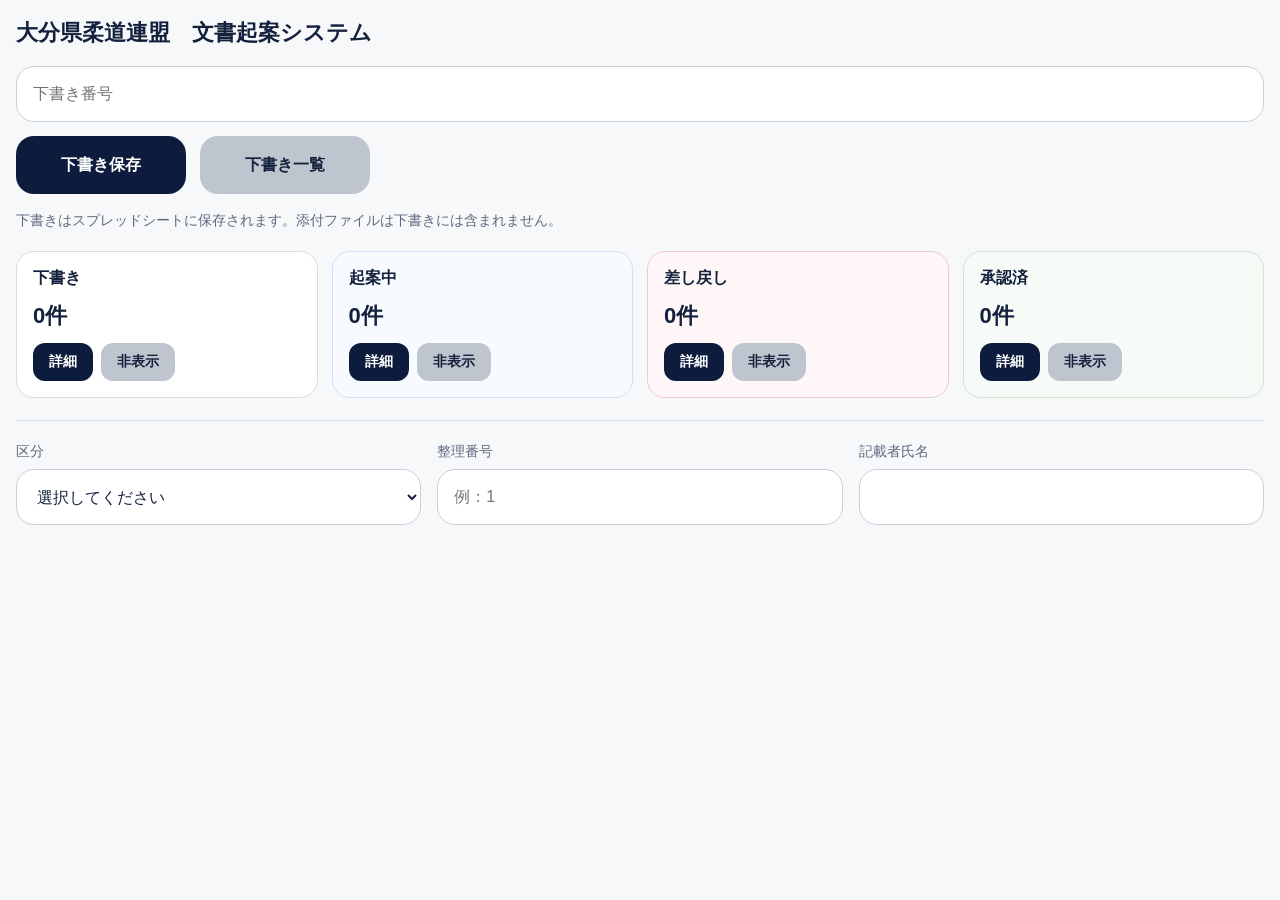
==== index.html @ 9d87d558 "Update index.html" ====
<!doctype html>
<html lang="ja">
<head>
  <meta charset="UTF-8">
  <meta name="viewport" content="width=device-width, initial-scale=1.0">
  <title>大分県柔道連盟 文書起案システム</title>
  <link rel="stylesheet" href="style.css">
</head>
<body>
  <div class="container">
    <h1 class="page-title">大分県柔道連盟　文書起案システム</h1>

    <!-- 下書き操作 -->
    <div class="draft-toolbar">
      <input type="text" id="draftNo" class="draft-no" placeholder="下書き番号">
      <button type="button" class="btn btn-primary" id="saveDraftBtn">下書き保存</button>
      <button type="button" class="btn btn-secondary" id="btnToggleDraftListTop">下書き一覧</button>
    </div>

    <p class="draft-note">
      下書きはスプレッドシートに保存されます。添付ファイルは下書きには含まれません。
    </p>

    <!-- 状態サマリー -->
    <div class="summary-lines">
      <div class="summary-line summary-draft">
        <div class="summary-name">下書き</div>
        <div class="summary-count"><span id="countDraft">0</span>件</div>
        <div class="summary-actions">
          <button type="button" class="mini-summary-btn" id="btnShowDraft">詳細</button>
          <button type="button" class="mini-summary-btn mini-summary-sub" id="btnHideDraft">非表示</button>
        </div>
      </div>

      <div class="summary-line summary-pending">
        <div class="summary-name">起案中</div>
        <div class="summary-count"><span id="countPending">0</span>件</div>
        <div class="summary-actions">
          <button type="button" class="mini-summary-btn" id="btnShowPending">詳細</button>
          <button type="button" class="mini-summary-btn mini-summary-sub" id="btnHidePending">非表示</button>
        </div>
      </div>

      <div class="summary-line summary-returned">
        <div class="summary-name">差し戻し</div>
        <div class="summary-count"><span id="countReturned">0</span>件</div>
        <div class="summary-actions">
          <button type="button" class="mini-summary-btn" id="btnShowReturned">詳細</button>
          <button type="button" class="mini-summary-btn mini-summary-sub" id="btnHideReturned">非表示</button>
        </div>
      </div>

      <div class="summary-line summary-approved">
        <div class="summary-name">承認済</div>
        <div class="summary-count"><span id="countApproved">0</span>件</div>
        <div class="summary-actions">
          <button type="button" class="mini-summary-btn" id="btnShowApproved">詳細</button>
          <button type="button" class="mini-summary-btn mini-summary-sub" id="btnHideApproved">非表示</button>
        </div>
      </div>
    </div>

    <!-- 一覧 -->
    <section id="draftListWrap" class="list-wrap" style="display:none;">
      <h2>下書き一覧</h2>
      <div id="draftSheetList"></div>
    </section>

    <section id="pendingListWrap" class="list-wrap" style="display:none;">
      <h2>起案中一覧</h2>
      <div id="pendingSheetList"></div>
    </section>

    <section id="returnedListWrap" class="list-wrap" style="display:none;">
      <h2>差し戻し一覧</h2>
      <div id="returnedSheetList"></div>
    </section>

    <section id="approvedListWrap" class="list-wrap" style="display:none;">
      <h2>承認済一覧</h2>
      <div id="approvedSheetList"></div>
    </section>

    <!-- 差し戻しコメント -->
    <section id="returnBox" class="return-box" style="display:none;">
      <h2>差し戻し</h2>
      <div class="return-grid">
        <div class="return-col">
          <div class="return-label">Aからの差し戻し</div>
          <div id="returnCommentA" class="return-comment">なし</div>
        </div>
        <div class="return-col">
          <div class="return-label">Bからの差し戻し</div>
          <div id="returnCommentB" class="return-comment">なし</div>
        </div>
      </div>
    </section>

    <hr class="section-line">

    <!-- 1行目 -->
    <div class="form-row row-top">
      <div class="field">
        <label for="type">区分</label>
        <select id="type">
          <option value="">選択してください</option>
          <option value="shishutsu">支出</option>
          <option value="shuunyuu">収入</option>
          <option value="ringi">稟議</option>
        </select>
      </div>

      <div class="field">
        <label for="seiriNo">整理番号</label>
        <input type="text" id="seiriNo" placeholder="例：1">
      </div>

      <div class="field">
        <label for="commonWriter">記載者氏名</label>
        <input type="text" id="commonWriter">
      </div>
    </div>

    <div id="afterTypeFields" style="display:none;">
      <!-- 2行目 -->
      <div class="form-row row-kms" id="rowKms">
        <div class="field">
          <label for="kou">項</label>
          <input type="text" id="kou">
        </div>
        <div class="field">
          <label for="moku">目</label>
          <input type="text" id="moku">
        </div>
        <div class="field">
          <label for="setsu">節</label>
          <input type="text" id="setsu">
        </div>
      </div>

      <!-- 3行目 -->
      <div class="form-row row-title-content">
        <div class="field">
          <label for="commonTitle">件名</label>
          <input type="text" id="commonTitle">
        </div>
        <div class="field">
          <label for="commonContent">内容</label>
          <textarea id="commonContent" rows="8"></textarea>
        </div>
      </div>

      <!-- 4行目 -->
      <div class="form-row row-money" id="rowMoney">
        <div class="field">
          <label id="labelAmount" for="moneyAmount">金額</label>
          <input id="moneyAmount" type="number">
        </div>
        <div class="field">
          <label id="labelPartner" for="moneyPartner">支払先</label>
          <input id="moneyPartner" type="text">
        </div>
        <div class="field">
          <label id="labelMethod" for="moneyMethod">方法</label>
          <select id="moneyMethod">
            <option value="口座振込">口座振込</option>
            <option value="現金">現金</option>
          </select>
        </div>
        <div class="field">
          <label id="labelDate" for="moneyDate">年月日</label>
          <input id="moneyDate" type="date">
        </div>
      </div>

      <div class="note-block">
        <div>※なお、支出の場合</div>
        <div class="indent-note">支払金額、支払先、支払方法、支出年月日</div>
        <div>収入の場合</div>
        <div class="indent-note">収入金額、納入者、納入方法、納入年月日 とする</div>
      </div>

      <!-- hidden互換 -->
      <input type="hidden" id="s_title">
      <input type="hidden" id="s_writer">
      <input type="hidden" id="s_content">
      <input type="hidden" id="r_title">
      <input type="hidden" id="r_writer">
      <input type="hidden" id="r_content">
      <input type="hidden" id="g_title">
      <input type="hidden" id="g_writer">
      <input type="hidden" id="g_content">

      <!-- 添付 -->
      <div class="file-field">
        <label for="fileOne">ファイル添付（最大5） / 1件ずつ追加</label>
        <div class="file-row">
          <input id="fileOne" type="file">
          <button id="addFileBtn" type="button" class="mini-action-btn primary">添付を追加</button>
          <button id="clearFilesBtn" type="button" class="mini-action-btn danger">添付を全削除</button>
        </div>
        <ul id="fileList" class="file-list"></ul>
      </div>

      <!-- 操作 -->
      <div class="action-row">
        <button id="sendBtn" type="button" class="mini-action-btn primary">送信</button>
        <button id="clearBtn" type="button" class="mini-action-btn secondary">クリア</button>
        <div id="status" class="status-text"></div>
      </div>
    </div>
  </div>

  <script src="script.js?v=20260308-05"></script>
</body>
</html>
---- style.css ----
* {
  box-sizing: border-box;
}

body {
  margin: 0;
  background: #f7f8fa;
  color: #14213d;
  font-family: "Yu Gothic", "Hiragino Kaku Gothic ProN", "Meiryo", sans-serif;
}

.container {
  width: min(1460px, calc(100% - 32px));
  margin: 0 auto;
  padding: 18px 0 32px;
}

.page-title {
  margin: 0 0 18px;
  font-size: 22px;
  font-weight: 700;
}

.draft-toolbar {
  display: flex;
  gap: 14px;
  flex-wrap: wrap;
  align-items: center;
  margin-bottom: 14px;
}

.draft-no,
input[type="text"],
input[type="number"],
input[type="date"],
select,
textarea,
input[type="file"] {
  width: 100%;
  border: 1px solid #c7ced8;
  border-radius: 18px;
  background: #fff;
  color: #14213d;
  font-size: 16px;
  padding: 14px 16px;
  outline: none;
}

.draft-no {
  width: 160px;
  height: 58px;
}

input[type="text"],
input[type="number"],
input[type="date"],
select {
  height: 56px;
}

textarea {
  min-height: 220px;
  resize: vertical;
}

.btn {
  height: 58px;
  min-width: 170px;
  border: none;
  border-radius: 18px;
  font-size: 16px;
  font-weight: 700;
  cursor: pointer;
  padding: 0 24px;
}

.btn-primary {
  background: #0d1b3d;
  color: #fff;
}

.btn-secondary {
  background: #bfc5ce;
  color: #14213d;
}

.draft-note {
  margin: 0 0 18px;
  color: #5d6a7d;
  font-size: 14px;
  line-height: 1.8;
}

/* サマリー */
.summary-lines {
  display: grid;
  grid-template-columns: repeat(4, minmax(0, 1fr));
  gap: 14px;
  margin-bottom: 22px;
}

.summary-line {
  display: flex;
  flex-direction: column;
  justify-content: space-between;
  gap: 12px;
  min-height: 120px;
  padding: 16px;
  border: 1px solid #d7dce3;
  border-radius: 18px;
  background: #fff;
}

.summary-draft {
  border-color: #d7dce3;
}

.summary-pending {
  background: #f7faff;
  border-color: #cfe0f5;
}

.summary-returned {
  background: #fff7f7;
  border-color: #efcaca;
}

.summary-approved {
  background: #f7fbf7;
  border-color: #cfe3cf;
}

.summary-name {
  font-size: 16px;
  font-weight: 700;
}

.summary-count {
  font-size: 22px;
  font-weight: 700;
}

.summary-actions {
  display: flex;
  gap: 8px;
  flex-wrap: wrap;
}

.mini-summary-btn,
.mini-action-btn,
.mini-btn {
  border: none;
  border-radius: 12px;
  padding: 10px 16px;
  font-size: 14px;
  font-weight: 700;
  cursor: pointer;
}

.mini-summary-btn,
.mini-action-btn.primary,
.mini-btn.primary {
  background: #0d1b3d;
  color: #fff;
}

.mini-summary-sub,
.mini-action-btn.secondary {
  background: #bfc5ce;
  color: #14213d;
}

.mini-action-btn.danger,
.mini-btn.danger {
  background: #e53935;
  color: #fff;
}

.mini-btn.done {
  background: #2e7d32;
  color: #fff;
}

/* 一覧 */
.list-wrap {
  padding: 20px;
  border: 1px solid #d7dce3;
  border-radius: 24px;
  background: #f5f6f8;
  margin-bottom: 24px;
}

.list-wrap h2 {
  margin: 0 0 14px;
  font-size: 18px;
}

.data-table {
  display: flex;
  flex-direction: column;
  gap: 10px;
}

.data-head,
.data-row {
  display: grid;
  grid-template-columns: 110px 170px 110px 1fr 190px 180px;
  gap: 12px;
  align-items: center;
}

.data-head {
  padding: 0 12px 8px;
  color: #5d6a7d;
  font-weight: 700;
}

.data-row {
  background: #fff;
  border: 1px solid #e2e7ed;
  border-radius: 18px;
  padding: 14px;
}

.data-title {
  font-weight: 700;
}

.row-actions {
  display: flex;
  gap: 8px;
  flex-wrap: wrap;
}

/* 差し戻し */
.return-box {
  margin-bottom: 24px;
  padding: 18px;
  border: 1px solid #d7dce3;
  border-radius: 20px;
  background: #fff8f8;
}

.return-box h2 {
  margin: 0 0 12px;
  font-size: 18px;
  color: #8b1e1e;
}

.return-grid {
  display: grid;
  grid-template-columns: 1fr 1fr;
  gap: 16px;
}

.return-col {
  background: #fff;
  border: 1px solid #e7caca;
  border-radius: 16px;
  padding: 14px;
}

.return-label {
  margin-bottom: 8px;
  font-size: 14px;
  font-weight: 700;
  color: #8b1e1e;
}

.return-comment {
  min-height: 72px;
  white-space: pre-wrap;
  word-break: break-word;
  line-height: 1.7;
  font-size: 14px;
}

.section-line {
  border: none;
  border-top: 1px solid #d7dce3;
  margin: 20px 0 22px;
}

/* フォーム */
.form-row {
  display: grid;
  gap: 16px;
  margin-bottom: 18px;
}

.row-top,
.row-kms {
  grid-template-columns: repeat(3, 1fr);
}

.row-title-content {
  grid-template-columns: 1fr 2.2fr;
  align-items: start;
}

.row-money {
  grid-template-columns: repeat(4, 1fr);
}

.field {
  display: flex;
  flex-direction: column;
}

label {
  margin-bottom: 8px;
  font-size: 14px;
  color: #5d6a7d;
}

.note-block {
  margin-bottom: 18px;
  font-size: 14px;
  line-height: 1.9;
  color: #334155;
}

.indent-note {
  padding-left: 2em;
}

.file-field {
  margin-top: 8px;
}

.file-row {
  display: flex;
  gap: 10px;
  flex-wrap: wrap;
  align-items: center;
  margin-top: 8px;
}

.file-list {
  list-style: none;
  padding: 0;
  margin: 12px 0 0;
}

.file-list li {
  margin-bottom: 8px;
}

.file-item-row {
  display: flex;
  justify-content: space-between;
  gap: 12px;
  align-items: center;
  padding: 10px 12px;
  border: 1px solid #e2e7ed;
  border-radius: 12px;
  background: #fff;
}

.action-row {
  display: flex;
  gap: 12px;
  flex-wrap: wrap;
  align-items: center;
  margin-top: 20px;
}

.status-text {
  font-size: 14px;
  color: #5d6a7d;
}

@media (max-width: 1100px) {
  .summary-lines {
    grid-template-columns: 1fr 1fr;
  }

  .data-head,
  .data-row {
    grid-template-columns: 100px 140px 100px 1fr 160px 170px;
  }
}

@media (max-width: 900px) {
  .row-top,
  .row-kms,
  .row-money,
  .row-title-content,
  .return-grid {
    grid-template-columns: 1fr;
  }
}

@media (max-width: 640px) {
  .container {
    width: calc(100% - 20px);
  }

  .draft-toolbar {
    flex-direction: column;
    align-items: stretch;
  }

  .draft-no,
  .btn {
    width: 100%;
  }

  .summary-lines {
    grid-template-columns: 1fr;
  }

  .data-head {
    display: none;
  }

  .data-row {
    grid-template-columns: 1fr;
  }

  .file-row,
  .file-item-row,
  .action-row {
    flex-direction: column;
    align-items: stretch;
  }
}
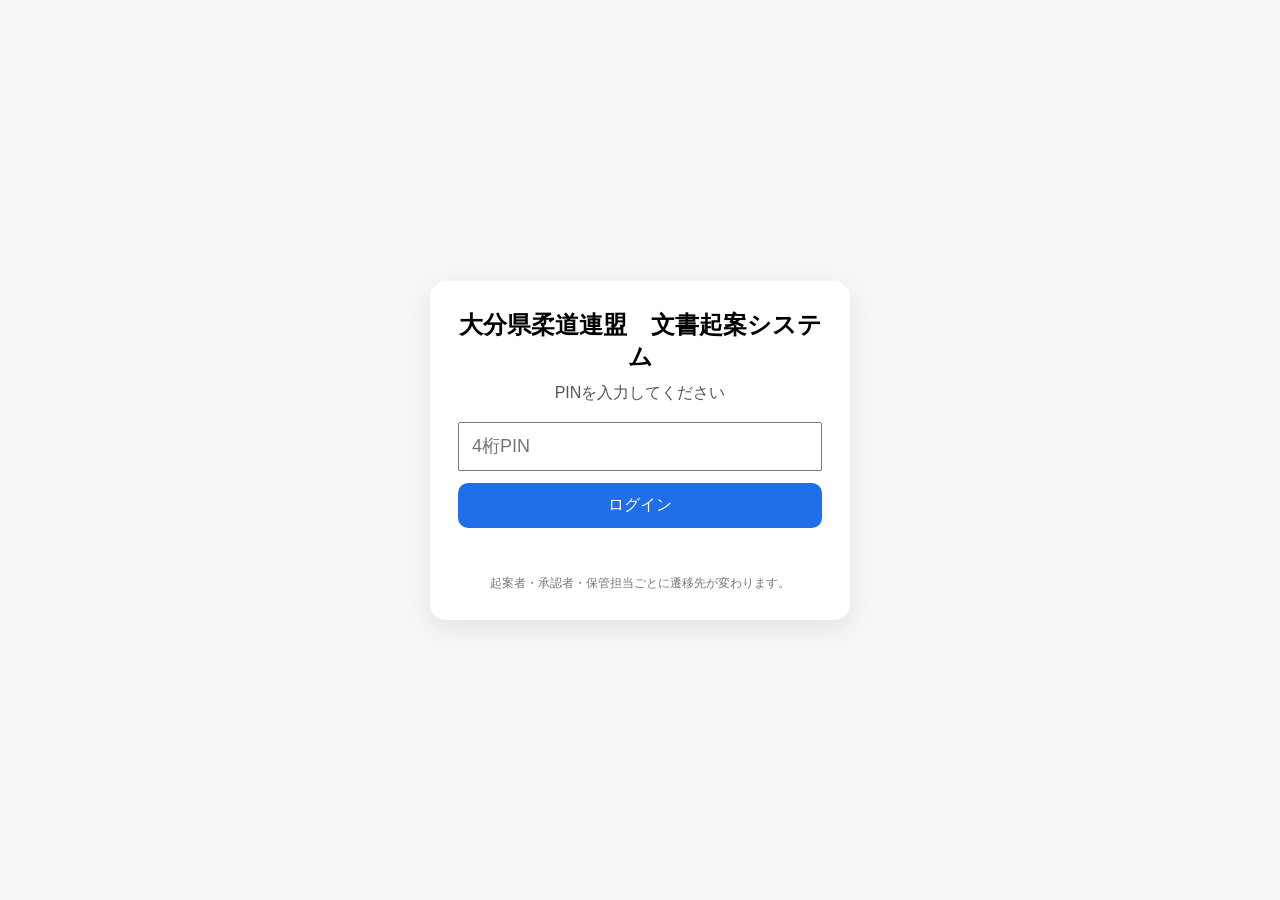
==== commit 0b9c6142: "Update index.html" ====
--- a/index.html
+++ b/index.html
@@ -3,214 +3,120 @@
 <head>
   <meta charset="UTF-8">
   <meta name="viewport" content="width=device-width, initial-scale=1.0">
-  <title>大分県柔道連盟 文書起案システム</title>
-  <link rel="stylesheet" href="style.css">
+  <title>大分県柔道連盟　文書起案システム ログイン</title>
+  <style>
+    body{
+      margin:0;
+      font-family:sans-serif;
+      background:#f5f6f8;
+      display:flex;
+      min-height:100vh;
+      align-items:center;
+      justify-content:center;
+    }
+    .card{
+      width:min(420px, 92vw);
+      background:#fff;
+      border-radius:16px;
+      box-shadow:0 8px 24px rgba(0,0,0,.08);
+      padding:28px;
+      box-sizing:border-box;
+      text-align:center;
+    }
+    h1{
+      font-size:24px;
+      margin:0 0 10px;
+    }
+    p{
+      color:#555;
+      margin:0 0 18px;
+    }
+    input{
+      width:100%;
+      box-sizing:border-box;
+      padding:12px;
+      font-size:18px;
+      margin-bottom:12px;
+    }
+    button{
+      width:100%;
+      padding:12px;
+      font-size:16px;
+      border:none;
+      border-radius:10px;
+      background:#1f6feb;
+      color:#fff;
+      cursor:pointer;
+    }
+    .msg{
+      margin-top:12px;
+      min-height:1.5em;
+      color:#c62828;
+      font-size:14px;
+    }
+    .note{
+      margin-top:14px;
+      font-size:12px;
+      color:#777;
+    }
+  </style>
 </head>
 <body>
-  <div class="container">
-    <h1 class="page-title">大分県柔道連盟　文書起案システム</h1>
+  <div class="card">
+    <h1>大分県柔道連盟　文書起案システム</h1>
+    <p>PINを入力してください</p>
 
-    <!-- 下書き操作 -->
-    <div class="draft-toolbar">
-      <input type="text" id="draftNo" class="draft-no" placeholder="下書き番号">
-      <button type="button" class="btn btn-primary" id="saveDraftBtn">下書き保存</button>
-      <button type="button" class="btn btn-secondary" id="btnToggleDraftListTop">下書き一覧</button>
-    </div>
+    <input id="pin" type="password" inputmode="numeric" maxlength="4" placeholder="4桁PIN">
+    <button id="loginBtn" type="button">ログイン</button>
+    <div id="msg" class="msg"></div>
 
-    <p class="draft-note">
-      下書きはスプレッドシートに保存されます。添付ファイルは下書きには含まれません。
-    </p>
-
-    <!-- 状態サマリー -->
-    <div class="summary-lines">
-      <div class="summary-line summary-draft">
-        <div class="summary-name">下書き</div>
-        <div class="summary-count"><span id="countDraft">0</span>件</div>
-        <div class="summary-actions">
-          <button type="button" class="mini-summary-btn" id="btnShowDraft">詳細</button>
-          <button type="button" class="mini-summary-btn mini-summary-sub" id="btnHideDraft">非表示</button>
-        </div>
-      </div>
-
-      <div class="summary-line summary-pending">
-        <div class="summary-name">起案中</div>
-        <div class="summary-count"><span id="countPending">0</span>件</div>
-        <div class="summary-actions">
-          <button type="button" class="mini-summary-btn" id="btnShowPending">詳細</button>
-          <button type="button" class="mini-summary-btn mini-summary-sub" id="btnHidePending">非表示</button>
-        </div>
-      </div>
-
-      <div class="summary-line summary-returned">
-        <div class="summary-name">差し戻し</div>
-        <div class="summary-count"><span id="countReturned">0</span>件</div>
-        <div class="summary-actions">
-          <button type="button" class="mini-summary-btn" id="btnShowReturned">詳細</button>
-          <button type="button" class="mini-summary-btn mini-summary-sub" id="btnHideReturned">非表示</button>
-        </div>
-      </div>
-
-      <div class="summary-line summary-approved">
-        <div class="summary-name">承認済</div>
-        <div class="summary-count"><span id="countApproved">0</span>件</div>
-        <div class="summary-actions">
-          <button type="button" class="mini-summary-btn" id="btnShowApproved">詳細</button>
-          <button type="button" class="mini-summary-btn mini-summary-sub" id="btnHideApproved">非表示</button>
-        </div>
-      </div>
-    </div>
-
-    <!-- 一覧 -->
-    <section id="draftListWrap" class="list-wrap" style="display:none;">
-      <h2>下書き一覧</h2>
-      <div id="draftSheetList"></div>
-    </section>
-
-    <section id="pendingListWrap" class="list-wrap" style="display:none;">
-      <h2>起案中一覧</h2>
-      <div id="pendingSheetList"></div>
-    </section>
-
-    <section id="returnedListWrap" class="list-wrap" style="display:none;">
-      <h2>差し戻し一覧</h2>
-      <div id="returnedSheetList"></div>
-    </section>
-
-    <section id="approvedListWrap" class="list-wrap" style="display:none;">
-      <h2>承認済一覧</h2>
-      <div id="approvedSheetList"></div>
-    </section>
-
-    <!-- 差し戻しコメント -->
-    <section id="returnBox" class="return-box" style="display:none;">
-      <h2>差し戻し</h2>
-      <div class="return-grid">
-        <div class="return-col">
-          <div class="return-label">Aからの差し戻し</div>
-          <div id="returnCommentA" class="return-comment">なし</div>
-        </div>
-        <div class="return-col">
-          <div class="return-label">Bからの差し戻し</div>
-          <div id="returnCommentB" class="return-comment">なし</div>
-        </div>
-      </div>
-    </section>
-
-    <hr class="section-line">
-
-    <!-- 1行目 -->
-    <div class="form-row row-top">
-      <div class="field">
-        <label for="type">区分</label>
-        <select id="type">
-          <option value="">選択してください</option>
-          <option value="shishutsu">支出</option>
-          <option value="shuunyuu">収入</option>
-          <option value="ringi">稟議</option>
-        </select>
-      </div>
-
-      <div class="field">
-        <label for="seiriNo">整理番号</label>
-        <input type="text" id="seiriNo" placeholder="例：1">
-      </div>
-
-      <div class="field">
-        <label for="commonWriter">記載者氏名</label>
-        <input type="text" id="commonWriter">
-      </div>
-    </div>
-
-    <div id="afterTypeFields" style="display:none;">
-      <!-- 2行目 -->
-      <div class="form-row row-kms" id="rowKms">
-        <div class="field">
-          <label for="kou">項</label>
-          <input type="text" id="kou">
-        </div>
-        <div class="field">
-          <label for="moku">目</label>
-          <input type="text" id="moku">
-        </div>
-        <div class="field">
-          <label for="setsu">節</label>
-          <input type="text" id="setsu">
-        </div>
-      </div>
-
-      <!-- 3行目 -->
-      <div class="form-row row-title-content">
-        <div class="field">
-          <label for="commonTitle">件名</label>
-          <input type="text" id="commonTitle">
-        </div>
-        <div class="field">
-          <label for="commonContent">内容</label>
-          <textarea id="commonContent" rows="8"></textarea>
-        </div>
-      </div>
-
-      <!-- 4行目 -->
-      <div class="form-row row-money" id="rowMoney">
-        <div class="field">
-          <label id="labelAmount" for="moneyAmount">金額</label>
-          <input id="moneyAmount" type="number">
-        </div>
-        <div class="field">
-          <label id="labelPartner" for="moneyPartner">支払先</label>
-          <input id="moneyPartner" type="text">
-        </div>
-        <div class="field">
-          <label id="labelMethod" for="moneyMethod">方法</label>
-          <select id="moneyMethod">
-            <option value="口座振込">口座振込</option>
-            <option value="現金">現金</option>
-          </select>
-        </div>
-        <div class="field">
-          <label id="labelDate" for="moneyDate">年月日</label>
-          <input id="moneyDate" type="date">
-        </div>
-      </div>
-
-      <div class="note-block">
-        <div>※なお、支出の場合</div>
-        <div class="indent-note">支払金額、支払先、支払方法、支出年月日</div>
-        <div>収入の場合</div>
-        <div class="indent-note">収入金額、納入者、納入方法、納入年月日 とする</div>
-      </div>
-
-      <!-- hidden互換 -->
-      <input type="hidden" id="s_title">
-      <input type="hidden" id="s_writer">
-      <input type="hidden" id="s_content">
-      <input type="hidden" id="r_title">
-      <input type="hidden" id="r_writer">
-      <input type="hidden" id="r_content">
-      <input type="hidden" id="g_title">
-      <input type="hidden" id="g_writer">
-      <input type="hidden" id="g_content">
-
-      <!-- 添付 -->
-      <div class="file-field">
-        <label for="fileOne">ファイル添付（最大5） / 1件ずつ追加</label>
-        <div class="file-row">
-          <input id="fileOne" type="file">
-          <button id="addFileBtn" type="button" class="mini-action-btn primary">添付を追加</button>
-          <button id="clearFilesBtn" type="button" class="mini-action-btn danger">添付を全削除</button>
-        </div>
-        <ul id="fileList" class="file-list"></ul>
-      </div>
-
-      <!-- 操作 -->
-      <div class="action-row">
-        <button id="sendBtn" type="button" class="mini-action-btn primary">送信</button>
-        <button id="clearBtn" type="button" class="mini-action-btn secondary">クリア</button>
-        <div id="status" class="status-text"></div>
-      </div>
-    </div>
+    <div class="note">起案者・承認者・保管担当ごとに遷移先が変わります。</div>
   </div>
 
-  <script src="script.js?v=20260308-05"></script>
+  <script src="auth.js"></script>
+  <script>
+    async function doLogin() {
+      const pin = document.getElementById("pin").value.trim();
+      const msg = document.getElementById("msg");
+      msg.textContent = "";
+
+      if (!/^\d{4}$/.test(pin)) {
+        msg.textContent = "PINは4桁の数字で入力してください。";
+        return;
+      }
+
+      try {
+        const user = await authLogin(pin);
+
+        if (user.role === "drafter") {
+          location.href = "./起案者/index.html";
+          return;
+        }
+        if (user.role === "approverA" || user.role === "approverB") {
+          location.href = "./承認者/approve.html";
+          return;
+        }
+        if (user.role === "admin") {
+          location.href = "./保管/approved.html";
+          return;
+        }
+
+        msg.textContent = "遷移先が設定されていません。";
+      } catch (err) {
+        msg.textContent = err.message || "ログインに失敗しました。";
+      }
+    }
+
+    document.getElementById("loginBtn").addEventListener("click", doLogin);
+    document.getElementById("pin").addEventListener("keydown", (e) => {
+      if (e.key === "Enter") doLogin();
+    });
+
+    // すでにログイン済みなら自動遷移
+    const auth = getAuth();
+    if (auth?.role === "drafter") location.href = "./起案者/index.html";
+    if (auth?.role === "approverA" || auth?.role === "approverB") location.href = "./承認者/approve.html";
+    if (auth?.role === "admin") location.href = "./保管/approved.html";
+  </script>
 </body>
 </html>
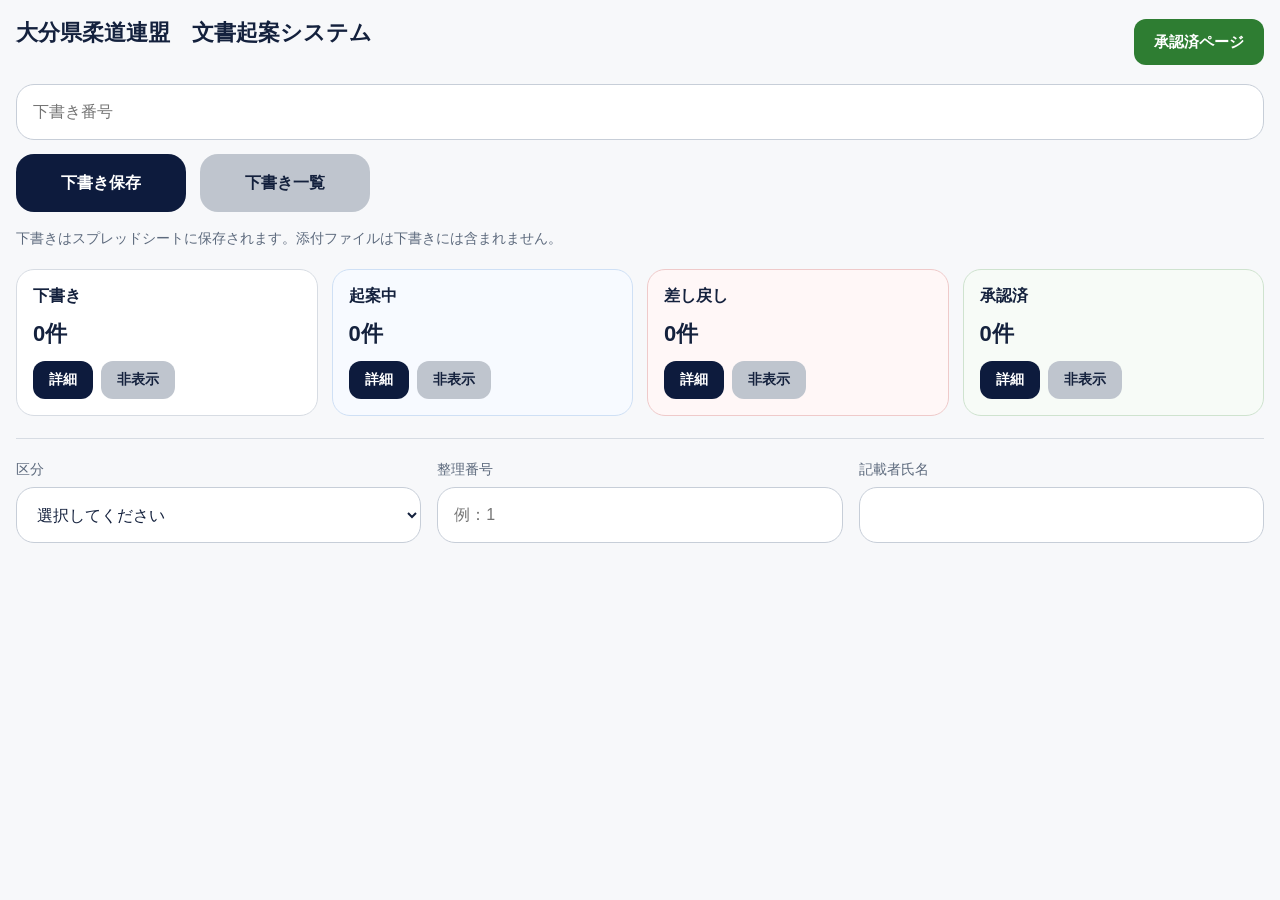
==== commit 4f438b14: "Update index.html" ====
--- a/index.html
+++ b/index.html
@@ -1,122 +1,220 @@
+
 <!doctype html>
 <html lang="ja">
 <head>
   <meta charset="UTF-8">
   <meta name="viewport" content="width=device-width, initial-scale=1.0">
-  <title>大分県柔道連盟　文書起案システム ログイン</title>
-  <style>
-    body{
-      margin:0;
-      font-family:sans-serif;
-      background:#f5f6f8;
-      display:flex;
-      min-height:100vh;
-      align-items:center;
-      justify-content:center;
-    }
-    .card{
-      width:min(420px, 92vw);
-      background:#fff;
-      border-radius:16px;
-      box-shadow:0 8px 24px rgba(0,0,0,.08);
-      padding:28px;
-      box-sizing:border-box;
-      text-align:center;
-    }
-    h1{
-      font-size:24px;
-      margin:0 0 10px;
-    }
-    p{
-      color:#555;
-      margin:0 0 18px;
-    }
-    input{
-      width:100%;
-      box-sizing:border-box;
-      padding:12px;
-      font-size:18px;
-      margin-bottom:12px;
-    }
-    button{
-      width:100%;
-      padding:12px;
-      font-size:16px;
-      border:none;
-      border-radius:10px;
-      background:#1f6feb;
-      color:#fff;
-      cursor:pointer;
-    }
-    .msg{
-      margin-top:12px;
-      min-height:1.5em;
-      color:#c62828;
-      font-size:14px;
-    }
-    .note{
-      margin-top:14px;
-      font-size:12px;
-      color:#777;
-    }
-  </style>
+  <title>大分県柔道連盟 文書起案システム</title>
+  <link rel="stylesheet" href="style.css">
 </head>
 <body>
-  <div class="card">
-    <h1>大分県柔道連盟　文書起案システム</h1>
-    <p>PINを入力してください</p>
-
-    <input id="pin" type="password" inputmode="numeric" maxlength="4" placeholder="4桁PIN">
-    <button id="loginBtn" type="button">ログイン</button>
-    <div id="msg" class="msg"></div>
-
-    <div class="note">起案者・承認者・保管担当ごとに遷移先が変わります。</div>
+  <div class="container">
+    <div class="title-row">
+  <h1 class="page-title">大分県柔道連盟　文書起案システム</h1>
+  <a href="approved.html" class="approved-link">承認済ページ</a>
+</div>
+
+    <!-- 下書き操作 -->
+    <div class="draft-toolbar">
+      <input type="text" id="draftNo" class="draft-no" placeholder="下書き番号">
+      <button type="button" class="btn btn-primary" id="saveDraftBtn">下書き保存</button>
+      <button type="button" class="btn btn-secondary" id="btnToggleDraftListTop">下書き一覧</button>
+    </div>
+
+    <p class="draft-note">
+      下書きはスプレッドシートに保存されます。添付ファイルは下書きには含まれません。
+    </p>
+
+    <!-- 状態サマリー -->
+    <div class="summary-lines">
+      <div class="summary-line summary-draft">
+        <div class="summary-name">下書き</div>
+        <div class="summary-count"><span id="countDraft">0</span>件</div>
+        <div class="summary-actions">
+          <button type="button" class="mini-summary-btn" id="btnShowDraft">詳細</button>
+          <button type="button" class="mini-summary-btn mini-summary-sub" id="btnHideDraft">非表示</button>
+        </div>
+      </div>
+
+      <div class="summary-line summary-pending">
+        <div class="summary-name">起案中</div>
+        <div class="summary-count"><span id="countPending">0</span>件</div>
+        <div class="summary-actions">
+          <button type="button" class="mini-summary-btn" id="btnShowPending">詳細</button>
+          <button type="button" class="mini-summary-btn mini-summary-sub" id="btnHidePending">非表示</button>
+        </div>
+      </div>
+
+      <div class="summary-line summary-returned">
+        <div class="summary-name">差し戻し</div>
+        <div class="summary-count"><span id="countReturned">0</span>件</div>
+        <div class="summary-actions">
+          <button type="button" class="mini-summary-btn" id="btnShowReturned">詳細</button>
+          <button type="button" class="mini-summary-btn mini-summary-sub" id="btnHideReturned">非表示</button>
+        </div>
+      </div>
+
+      <div class="summary-line summary-approved">
+        <div class="summary-name">承認済</div>
+        <div class="summary-count"><span id="countApproved">0</span>件</div>
+        <div class="summary-actions">
+          <button type="button" class="mini-summary-btn" id="btnShowApproved">詳細</button>
+          <button type="button" class="mini-summary-btn mini-summary-sub" id="btnHideApproved">非表示</button>
+        </div>
+      </div>
+    </div>
+
+    <!-- 一覧 -->
+    <section id="draftListWrap" class="list-wrap" style="display:none;">
+      <h2>下書き一覧</h2>
+      <div id="draftSheetList"></div>
+    </section>
+
+    <section id="pendingListWrap" class="list-wrap" style="display:none;">
+      <h2>起案中一覧</h2>
+      <div id="pendingSheetList"></div>
+    </section>
+
+    <section id="returnedListWrap" class="list-wrap" style="display:none;">
+      <h2>差し戻し一覧</h2>
+      <div id="returnedSheetList"></div>
+    </section>
+
+    <section id="approvedListWrap" class="list-wrap" style="display:none;">
+      <h2>承認済一覧</h2>
+      <div id="approvedSheetList"></div>
+    </section>
+
+    <!-- 差し戻しコメント -->
+    <section id="returnBox" class="return-box" style="display:none;">
+      <h2>差し戻し</h2>
+      <div class="return-grid">
+        <div class="return-col">
+          <div class="return-label">Aからの差し戻し</div>
+          <div id="returnCommentA" class="return-comment">なし</div>
+        </div>
+        <div class="return-col">
+          <div class="return-label">Bからの差し戻し</div>
+          <div id="returnCommentB" class="return-comment">なし</div>
+        </div>
+      </div>
+    </section>
+
+    <hr class="section-line">
+
+    <!-- 1行目 -->
+    <div class="form-row row-top">
+      <div class="field">
+        <label for="type">区分</label>
+        <select id="type">
+          <option value="">選択してください</option>
+          <option value="shishutsu">支出</option>
+          <option value="shuunyuu">収入</option>
+          <option value="ringi">稟議</option>
+        </select>
+      </div>
+
+      <div class="field">
+        <label for="seiriNo">整理番号</label>
+        <input type="text" id="seiriNo" placeholder="例：1">
+      </div>
+
+      <div class="field">
+        <label for="commonWriter">記載者氏名</label>
+        <input type="text" id="commonWriter">
+      </div>
+    </div>
+
+    <div id="afterTypeFields" style="display:none;">
+      <!-- 2行目 -->
+      <div class="form-row row-kms" id="rowKms">
+        <div class="field">
+          <label for="kou">項</label>
+          <input type="text" id="kou">
+        </div>
+        <div class="field">
+          <label for="moku">目</label>
+          <input type="text" id="moku">
+        </div>
+        <div class="field">
+          <label for="setsu">節</label>
+          <input type="text" id="setsu">
+        </div>
+      </div>
+
+      <!-- 3行目 -->
+      <div class="form-row row-title-content">
+        <div class="field">
+          <label for="commonTitle">件名</label>
+          <input type="text" id="commonTitle">
+        </div>
+        <div class="field">
+          <label for="commonContent">内容</label>
+          <textarea id="commonContent" rows="8"></textarea>
+        </div>
+      </div>
+
+      <!-- 4行目 -->
+      <div class="form-row row-money" id="rowMoney">
+        <div class="field">
+          <label id="labelAmount" for="moneyAmount">金額</label>
+          <input id="moneyAmount" type="number">
+        </div>
+        <div class="field">
+          <label id="labelPartner" for="moneyPartner">支払先</label>
+          <input id="moneyPartner" type="text">
+        </div>
+        <div class="field">
+          <label id="labelMethod" for="moneyMethod">方法</label>
+          <select id="moneyMethod">
+            <option value="口座振込">口座振込</option>
+            <option value="現金">現金</option>
+          </select>
+        </div>
+        <div class="field">
+          <label id="labelDate" for="moneyDate">年月日</label>
+          <input id="moneyDate" type="date">
+        </div>
+      </div>
+
+      <div class="note-block">
+        <div>※なお、支出の場合</div>
+        <div class="indent-note">支払金額、支払先、支払方法、支出年月日</div>
+        <div>収入の場合</div>
+        <div class="indent-note">収入金額、納入者、納入方法、納入年月日 とする</div>
+      </div>
+
+      <!-- hidden互換 -->
+      <input type="hidden" id="s_title">
+      <input type="hidden" id="s_writer">
+      <input type="hidden" id="s_content">
+      <input type="hidden" id="r_title">
+      <input type="hidden" id="r_writer">
+      <input type="hidden" id="r_content">
+      <input type="hidden" id="g_title">
+      <input type="hidden" id="g_writer">
+      <input type="hidden" id="g_content">
+
+      <!-- 添付 -->
+      <div class="file-field">
+        <label for="fileOne">ファイル添付（最大5） / 1件ずつ追加</label>
+        <div class="file-row">
+          <input id="fileOne" type="file">
+          <button id="addFileBtn" type="button" class="mini-action-btn primary">添付を追加</button>
+          <button id="clearFilesBtn" type="button" class="mini-action-btn danger">添付を全削除</button>
+        </div>
+        <ul id="fileList" class="file-list"></ul>
+      </div>
+
+      <!-- 操作 -->
+      <div class="action-row">
+        <button id="sendBtn" type="button" class="mini-action-btn primary">送信</button>
+        <button id="clearBtn" type="button" class="mini-action-btn secondary">クリア</button>
+        <div id="status" class="status-text"></div>
+      </div>
+    </div>
   </div>
 
-  <script src="auth.js"></script>
-  <script>
-    async function doLogin() {
-      const pin = document.getElementById("pin").value.trim();
-      const msg = document.getElementById("msg");
-      msg.textContent = "";
-
-      if (!/^\d{4}$/.test(pin)) {
-        msg.textContent = "PINは4桁の数字で入力してください。";
-        return;
-      }
-
-      try {
-        const user = await authLogin(pin);
-
-        if (user.role === "drafter") {
-          location.href = "./起案者/index.html";
-          return;
-        }
-        if (user.role === "approverA" || user.role === "approverB") {
-          location.href = "./承認者/approve.html";
-          return;
-        }
-        if (user.role === "admin") {
-          location.href = "./保管/approved.html";
-          return;
-        }
-
-        msg.textContent = "遷移先が設定されていません。";
-      } catch (err) {
-        msg.textContent = err.message || "ログインに失敗しました。";
-      }
-    }
-
-    document.getElementById("loginBtn").addEventListener("click", doLogin);
-    document.getElementById("pin").addEventListener("keydown", (e) => {
-      if (e.key === "Enter") doLogin();
-    });
-
-    // すでにログイン済みなら自動遷移
-    const auth = getAuth();
-    if (auth?.role === "drafter") location.href = "./起案者/index.html";
-    if (auth?.role === "approverA" || auth?.role === "approverB") location.href = "./承認者/approve.html";
-    if (auth?.role === "admin") location.href = "./保管/approved.html";
-  </script>
+  <script src="script.js?v=20260308-05"></script>
 </body>
 </html>
--- a/style.css
+++ b/style.css
@@ -0,0 +1,451 @@
+* {
+  box-sizing: border-box;
+}
+
+body {
+  margin: 0;
+  background: #f7f8fa;
+  color: #14213d;
+  font-family: "Yu Gothic", "Hiragino Kaku Gothic ProN", "Meiryo", sans-serif;
+}
+
+.container {
+  width: min(1460px, calc(100% - 32px));
+  margin: 0 auto;
+  padding: 18px 0 32px;
+}
+
+.page-title {
+  margin: 0 0 18px;
+  font-size: 22px;
+  font-weight: 700;
+}
+
+.draft-toolbar {
+  display: flex;
+  gap: 14px;
+  flex-wrap: wrap;
+  align-items: center;
+  margin-bottom: 14px;
+}
+
+.draft-no,
+input[type="text"],
+input[type="number"],
+input[type="date"],
+select,
+textarea,
+input[type="file"] {
+  width: 100%;
+  border: 1px solid #c7ced8;
+  border-radius: 18px;
+  background: #fff;
+  color: #14213d;
+  font-size: 16px;
+  padding: 14px 16px;
+  outline: none;
+}
+
+.draft-no {
+  width: 160px;
+  height: 58px;
+}
+
+input[type="text"],
+input[type="number"],
+input[type="date"],
+select {
+  height: 56px;
+}
+
+textarea {
+  min-height: 220px;
+  resize: vertical;
+}
+
+.btn {
+  height: 58px;
+  min-width: 170px;
+  border: none;
+  border-radius: 18px;
+  font-size: 16px;
+  font-weight: 700;
+  cursor: pointer;
+  padding: 0 24px;
+}
+
+.btn-primary {
+  background: #0d1b3d;
+  color: #fff;
+}
+
+.btn-secondary {
+  background: #bfc5ce;
+  color: #14213d;
+}
+
+.draft-note {
+  margin: 0 0 18px;
+  color: #5d6a7d;
+  font-size: 14px;
+  line-height: 1.8;
+}
+
+/* 状態サマリー */
+.summary-lines {
+  display: grid;
+  grid-template-columns: repeat(4, minmax(0, 1fr));
+  gap: 14px;
+  margin-bottom: 22px;
+}
+
+.summary-line {
+  display: flex;
+  flex-direction: column;
+  justify-content: space-between;
+  gap: 12px;
+  min-height: 120px;
+  padding: 16px;
+  border: 1px solid #d7dce3;
+  border-radius: 18px;
+  background: #fff;
+}
+
+.summary-draft {
+  border-color: #d7dce3;
+}
+
+.summary-pending {
+  background: #f7faff;
+  border-color: #cfe0f5;
+}
+
+.summary-returned {
+  background: #fff7f7;
+  border-color: #efcaca;
+}
+
+.summary-approved {
+  background: #f7fbf7;
+  border-color: #cfe3cf;
+}
+
+.summary-name {
+  font-size: 16px;
+  font-weight: 700;
+}
+
+.summary-count {
+  font-size: 22px;
+  font-weight: 700;
+}
+
+.summary-actions {
+  display: flex;
+  gap: 8px;
+  flex-wrap: wrap;
+}
+
+.mini-summary-btn,
+.mini-action-btn,
+.mini-btn {
+  border: none;
+  border-radius: 12px;
+  padding: 10px 16px;
+  font-size: 14px;
+  font-weight: 700;
+  cursor: pointer;
+}
+
+.mini-summary-btn,
+.mini-action-btn.primary,
+.mini-btn.primary {
+  background: #0d1b3d;
+  color: #fff;
+}
+
+.mini-summary-sub,
+.mini-action-btn.secondary {
+  background: #bfc5ce;
+  color: #14213d;
+}
+
+.mini-action-btn.danger,
+.mini-btn.danger {
+  background: #e53935;
+  color: #fff;
+}
+
+.mini-btn.done {
+  background: #2e7d32;
+  color: #fff;
+}
+
+/* 一覧 */
+.list-wrap {
+  padding: 20px;
+  border: 1px solid #d7dce3;
+  border-radius: 24px;
+  background: #f5f6f8;
+  margin-bottom: 24px;
+}
+
+.list-wrap h2 {
+  margin: 0 0 14px;
+  font-size: 18px;
+}
+
+.data-table {
+  display: flex;
+  flex-direction: column;
+  gap: 10px;
+}
+
+.data-head,
+.data-row {
+  display: grid;
+  grid-template-columns: 110px 170px 110px 1fr 190px 180px;
+  gap: 12px;
+  align-items: center;
+}
+
+.data-head {
+  padding: 0 12px 8px;
+  color: #5d6a7d;
+  font-weight: 700;
+}
+
+.data-row {
+  background: #fff;
+  border: 1px solid #e2e7ed;
+  border-radius: 18px;
+  padding: 14px;
+}
+
+.data-title {
+  font-weight: 700;
+}
+
+.row-actions {
+  display: flex;
+  gap: 8px;
+  flex-wrap: wrap;
+}
+
+/* 差し戻し */
+.return-box {
+  margin-bottom: 24px;
+  padding: 18px;
+  border: 1px solid #d7dce3;
+  border-radius: 20px;
+  background: #fff8f8;
+}
+
+.return-box h2 {
+  margin: 0 0 12px;
+  font-size: 18px;
+  color: #8b1e1e;
+}
+
+.return-grid {
+  display: grid;
+  grid-template-columns: 1fr 1fr;
+  gap: 16px;
+}
+
+.return-col {
+  background: #fff;
+  border: 1px solid #e7caca;
+  border-radius: 16px;
+  padding: 14px;
+}
+
+.return-label {
+  margin-bottom: 8px;
+  font-size: 14px;
+  font-weight: 700;
+  color: #8b1e1e;
+}
+
+.return-comment {
+  min-height: 72px;
+  white-space: pre-wrap;
+  word-break: break-word;
+  line-height: 1.7;
+  font-size: 14px;
+}
+
+.section-line {
+  border: none;
+  border-top: 1px solid #d7dce3;
+  margin: 20px 0 22px;
+}
+
+/* フォーム */
+.form-row {
+  display: grid;
+  gap: 16px;
+  margin-bottom: 18px;
+}
+
+.row-top,
+.row-kms {
+  grid-template-columns: repeat(3, 1fr);
+}
+
+.row-title-content {
+  grid-template-columns: 1fr 2.2fr;
+  align-items: start;
+}
+
+.row-money {
+  grid-template-columns: repeat(4, 1fr);
+}
+
+.field {
+  display: flex;
+  flex-direction: column;
+}
+
+label {
+  margin-bottom: 8px;
+  font-size: 14px;
+  color: #5d6a7d;
+}
+
+.note-block {
+  margin-bottom: 18px;
+  font-size: 14px;
+  line-height: 1.9;
+  color: #334155;
+}
+
+.indent-note {
+  padding-left: 2em;
+}
+
+.file-field {
+  margin-top: 8px;
+}
+
+.file-row {
+  display: flex;
+  gap: 10px;
+  flex-wrap: wrap;
+  align-items: center;
+  margin-top: 8px;
+}
+
+.file-list {
+  list-style: none;
+  padding: 0;
+  margin: 12px 0 0;
+}
+
+.file-list li {
+  margin-bottom: 8px;
+}
+
+.file-item-row {
+  display: flex;
+  justify-content: space-between;
+  gap: 12px;
+  align-items: center;
+  padding: 10px 12px;
+  border: 1px solid #e2e7ed;
+  border-radius: 12px;
+  background: #fff;
+}
+
+.action-row {
+  display: flex;
+  gap: 12px;
+  flex-wrap: wrap;
+  align-items: center;
+  margin-top: 20px;
+}
+
+.status-text {
+  font-size: 14px;
+  color: #5d6a7d;
+}
+
+@media (max-width: 1100px) {
+  .summary-lines {
+    grid-template-columns: 1fr 1fr;
+  }
+
+  .data-head,
+  .data-row {
+    grid-template-columns: 100px 140px 100px 1fr 160px 170px;
+  }
+}
+
+@media (max-width: 900px) {
+  .row-top,
+  .row-kms,
+  .row-money,
+  .row-title-content,
+  .return-grid {
+    grid-template-columns: 1fr;
+  }
+}
+
+@media (max-width: 640px) {
+  .container {
+    width: calc(100% - 20px);
+  }
+
+  .draft-toolbar {
+    flex-direction: column;
+    align-items: stretch;
+  }
+
+  .draft-no,
+  .btn {
+    width: 100%;
+  }
+
+  .summary-lines {
+    grid-template-columns: 1fr;
+  }
+
+  .data-head {
+    display: none;
+  }
+
+  .data-row {
+    grid-template-columns: 1fr;
+  }
+
+  .file-row,
+  .file-item-row,
+  .action-row {
+    flex-direction: column;
+    align-items: stretch;
+  }
+}
+.title-row{
+  display:flex;
+  justify-content:space-between;
+  align-items:center;
+  margin-bottom:18px;
+}
+
+.approved-link{
+  display:inline-flex;
+  align-items:center;
+  justify-content:center;
+  height:46px;
+  padding:0 20px;
+  background:#2e7d32;
+  color:#fff;
+  font-size:15px;
+  font-weight:700;
+  border-radius:12px;
+  text-decoration:none;
+}
+
+.approved-link:hover{
+  background:#256628;
+}
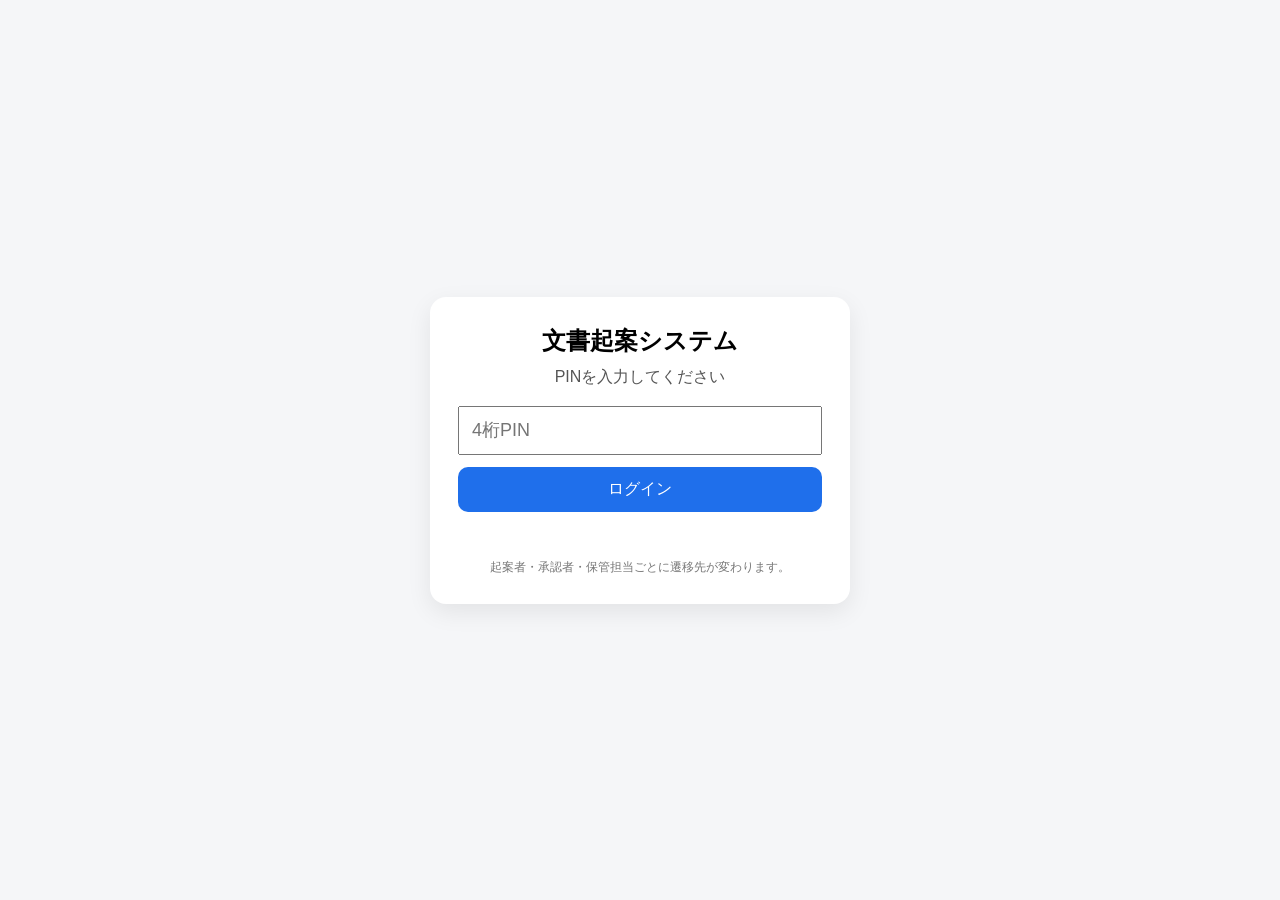
==== commit e2d57a3f: "Rename login.html to index.html" ====
--- a/index.html
+++ b/index.html
@@ -1,220 +1,122 @@
-
 <!doctype html>
 <html lang="ja">
 <head>
   <meta charset="UTF-8">
   <meta name="viewport" content="width=device-width, initial-scale=1.0">
-  <title>大分県柔道連盟 文書起案システム</title>
-  <link rel="stylesheet" href="style.css">
+  <title>文書起案システム ログイン</title>
+  <style>
+    body{
+      margin:0;
+      font-family:sans-serif;
+      background:#f5f6f8;
+      display:flex;
+      min-height:100vh;
+      align-items:center;
+      justify-content:center;
+    }
+    .card{
+      width:min(420px, 92vw);
+      background:#fff;
+      border-radius:16px;
+      box-shadow:0 8px 24px rgba(0,0,0,.08);
+      padding:28px;
+      box-sizing:border-box;
+      text-align:center;
+    }
+    h1{
+      font-size:24px;
+      margin:0 0 10px;
+    }
+    p{
+      color:#555;
+      margin:0 0 18px;
+    }
+    input{
+      width:100%;
+      box-sizing:border-box;
+      padding:12px;
+      font-size:18px;
+      margin-bottom:12px;
+    }
+    button{
+      width:100%;
+      padding:12px;
+      font-size:16px;
+      border:none;
+      border-radius:10px;
+      background:#1f6feb;
+      color:#fff;
+      cursor:pointer;
+    }
+    .msg{
+      margin-top:12px;
+      min-height:1.5em;
+      color:#c62828;
+      font-size:14px;
+    }
+    .note{
+      margin-top:14px;
+      font-size:12px;
+      color:#777;
+    }
+  </style>
 </head>
 <body>
-  <div class="container">
-    <div class="title-row">
-  <h1 class="page-title">大分県柔道連盟　文書起案システム</h1>
-  <a href="approved.html" class="approved-link">承認済ページ</a>
-</div>
+  <div class="card">
+    <h1>文書起案システム</h1>
+    <p>PINを入力してください</p>
 
-    <!-- 下書き操作 -->
-    <div class="draft-toolbar">
-      <input type="text" id="draftNo" class="draft-no" placeholder="下書き番号">
-      <button type="button" class="btn btn-primary" id="saveDraftBtn">下書き保存</button>
-      <button type="button" class="btn btn-secondary" id="btnToggleDraftListTop">下書き一覧</button>
-    </div>
+    <input id="pin" type="password" inputmode="numeric" maxlength="4" placeholder="4桁PIN">
+    <button id="loginBtn" type="button">ログイン</button>
+    <div id="msg" class="msg"></div>
 
-    <p class="draft-note">
-      下書きはスプレッドシートに保存されます。添付ファイルは下書きには含まれません。
-    </p>
-
-    <!-- 状態サマリー -->
-    <div class="summary-lines">
-      <div class="summary-line summary-draft">
-        <div class="summary-name">下書き</div>
-        <div class="summary-count"><span id="countDraft">0</span>件</div>
-        <div class="summary-actions">
-          <button type="button" class="mini-summary-btn" id="btnShowDraft">詳細</button>
-          <button type="button" class="mini-summary-btn mini-summary-sub" id="btnHideDraft">非表示</button>
-        </div>
-      </div>
-
-      <div class="summary-line summary-pending">
-        <div class="summary-name">起案中</div>
-        <div class="summary-count"><span id="countPending">0</span>件</div>
-        <div class="summary-actions">
-          <button type="button" class="mini-summary-btn" id="btnShowPending">詳細</button>
-          <button type="button" class="mini-summary-btn mini-summary-sub" id="btnHidePending">非表示</button>
-        </div>
-      </div>
-
-      <div class="summary-line summary-returned">
-        <div class="summary-name">差し戻し</div>
-        <div class="summary-count"><span id="countReturned">0</span>件</div>
-        <div class="summary-actions">
-          <button type="button" class="mini-summary-btn" id="btnShowReturned">詳細</button>
-          <button type="button" class="mini-summary-btn mini-summary-sub" id="btnHideReturned">非表示</button>
-        </div>
-      </div>
-
-      <div class="summary-line summary-approved">
-        <div class="summary-name">承認済</div>
-        <div class="summary-count"><span id="countApproved">0</span>件</div>
-        <div class="summary-actions">
-          <button type="button" class="mini-summary-btn" id="btnShowApproved">詳細</button>
-          <button type="button" class="mini-summary-btn mini-summary-sub" id="btnHideApproved">非表示</button>
-        </div>
-      </div>
-    </div>
-
-    <!-- 一覧 -->
-    <section id="draftListWrap" class="list-wrap" style="display:none;">
-      <h2>下書き一覧</h2>
-      <div id="draftSheetList"></div>
-    </section>
-
-    <section id="pendingListWrap" class="list-wrap" style="display:none;">
-      <h2>起案中一覧</h2>
-      <div id="pendingSheetList"></div>
-    </section>
-
-    <section id="returnedListWrap" class="list-wrap" style="display:none;">
-      <h2>差し戻し一覧</h2>
-      <div id="returnedSheetList"></div>
-    </section>
-
-    <section id="approvedListWrap" class="list-wrap" style="display:none;">
-      <h2>承認済一覧</h2>
-      <div id="approvedSheetList"></div>
-    </section>
-
-    <!-- 差し戻しコメント -->
-    <section id="returnBox" class="return-box" style="display:none;">
-      <h2>差し戻し</h2>
-      <div class="return-grid">
-        <div class="return-col">
-          <div class="return-label">Aからの差し戻し</div>
-          <div id="returnCommentA" class="return-comment">なし</div>
-        </div>
-        <div class="return-col">
-          <div class="return-label">Bからの差し戻し</div>
-          <div id="returnCommentB" class="return-comment">なし</div>
-        </div>
-      </div>
-    </section>
-
-    <hr class="section-line">
-
-    <!-- 1行目 -->
-    <div class="form-row row-top">
-      <div class="field">
-        <label for="type">区分</label>
-        <select id="type">
-          <option value="">選択してください</option>
-          <option value="shishutsu">支出</option>
-          <option value="shuunyuu">収入</option>
-          <option value="ringi">稟議</option>
-        </select>
-      </div>
-
-      <div class="field">
-        <label for="seiriNo">整理番号</label>
-        <input type="text" id="seiriNo" placeholder="例：1">
-      </div>
-
-      <div class="field">
-        <label for="commonWriter">記載者氏名</label>
-        <input type="text" id="commonWriter">
-      </div>
-    </div>
-
-    <div id="afterTypeFields" style="display:none;">
-      <!-- 2行目 -->
-      <div class="form-row row-kms" id="rowKms">
-        <div class="field">
-          <label for="kou">項</label>
-          <input type="text" id="kou">
-        </div>
-        <div class="field">
-          <label for="moku">目</label>
-          <input type="text" id="moku">
-        </div>
-        <div class="field">
-          <label for="setsu">節</label>
-          <input type="text" id="setsu">
-        </div>
-      </div>
-
-      <!-- 3行目 -->
-      <div class="form-row row-title-content">
-        <div class="field">
-          <label for="commonTitle">件名</label>
-          <input type="text" id="commonTitle">
-        </div>
-        <div class="field">
-          <label for="commonContent">内容</label>
-          <textarea id="commonContent" rows="8"></textarea>
-        </div>
-      </div>
-
-      <!-- 4行目 -->
-      <div class="form-row row-money" id="rowMoney">
-        <div class="field">
-          <label id="labelAmount" for="moneyAmount">金額</label>
-          <input id="moneyAmount" type="number">
-        </div>
-        <div class="field">
-          <label id="labelPartner" for="moneyPartner">支払先</label>
-          <input id="moneyPartner" type="text">
-        </div>
-        <div class="field">
-          <label id="labelMethod" for="moneyMethod">方法</label>
-          <select id="moneyMethod">
-            <option value="口座振込">口座振込</option>
-            <option value="現金">現金</option>
-          </select>
-        </div>
-        <div class="field">
-          <label id="labelDate" for="moneyDate">年月日</label>
-          <input id="moneyDate" type="date">
-        </div>
-      </div>
-
-      <div class="note-block">
-        <div>※なお、支出の場合</div>
-        <div class="indent-note">支払金額、支払先、支払方法、支出年月日</div>
-        <div>収入の場合</div>
-        <div class="indent-note">収入金額、納入者、納入方法、納入年月日 とする</div>
-      </div>
-
-      <!-- hidden互換 -->
-      <input type="hidden" id="s_title">
-      <input type="hidden" id="s_writer">
-      <input type="hidden" id="s_content">
-      <input type="hidden" id="r_title">
-      <input type="hidden" id="r_writer">
-      <input type="hidden" id="r_content">
-      <input type="hidden" id="g_title">
-      <input type="hidden" id="g_writer">
-      <input type="hidden" id="g_content">
-
-      <!-- 添付 -->
-      <div class="file-field">
-        <label for="fileOne">ファイル添付（最大5） / 1件ずつ追加</label>
-        <div class="file-row">
-          <input id="fileOne" type="file">
-          <button id="addFileBtn" type="button" class="mini-action-btn primary">添付を追加</button>
-          <button id="clearFilesBtn" type="button" class="mini-action-btn danger">添付を全削除</button>
-        </div>
-        <ul id="fileList" class="file-list"></ul>
-      </div>
-
-      <!-- 操作 -->
-      <div class="action-row">
-        <button id="sendBtn" type="button" class="mini-action-btn primary">送信</button>
-        <button id="clearBtn" type="button" class="mini-action-btn secondary">クリア</button>
-        <div id="status" class="status-text"></div>
-      </div>
-    </div>
+    <div class="note">起案者・承認者・保管担当ごとに遷移先が変わります。</div>
   </div>
 
-  <script src="script.js?v=20260308-05"></script>
+  <script src="auth.js"></script>
+  <script>
+    async function doLogin() {
+      const pin = document.getElementById("pin").value.trim();
+      const msg = document.getElementById("msg");
+      msg.textContent = "";
+
+      if (!/^\d{4}$/.test(pin)) {
+        msg.textContent = "PINは4桁の数字で入力してください。";
+        return;
+      }
+
+      try {
+        const user = await authLogin(pin);
+
+        if (user.role === "drafter") {
+          location.href = "./起案者/index.html";
+          return;
+        }
+        if (user.role === "approverA" || user.role === "approverB") {
+          location.href = "./承認者/approve.html";
+          return;
+        }
+        if (user.role === "admin") {
+          location.href = "./保管/approved.html";
+          return;
+        }
+
+        msg.textContent = "遷移先が設定されていません。";
+      } catch (err) {
+        msg.textContent = err.message || "ログインに失敗しました。";
+      }
+    }
+
+    document.getElementById("loginBtn").addEventListener("click", doLogin);
+    document.getElementById("pin").addEventListener("keydown", (e) => {
+      if (e.key === "Enter") doLogin();
+    });
+
+    // すでにログイン済みなら自動遷移
+    const auth = getAuth();
+    if (auth?.role === "drafter") location.href = "./起案者/index.html";
+    if (auth?.role === "approverA" || auth?.role === "approverB") location.href = "./承認者/approve.html";
+    if (auth?.role === "admin") location.href = "./保管/approved.html";
+  </script>
 </body>
 </html>
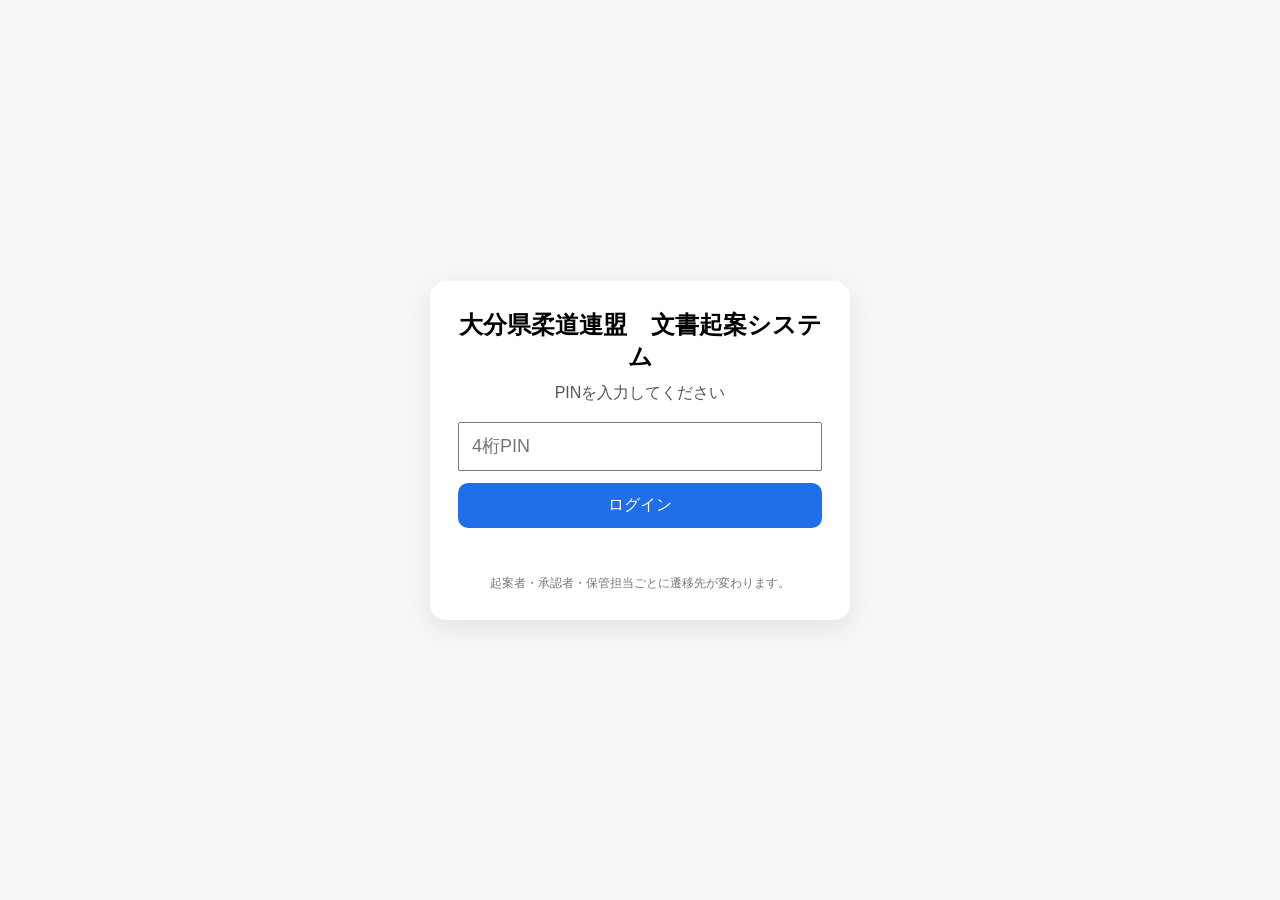
==== commit 4027a827: "Update index.html" ====
--- a/index.html
+++ b/index.html
@@ -3,7 +3,7 @@
 <head>
   <meta charset="UTF-8">
   <meta name="viewport" content="width=device-width, initial-scale=1.0">
-  <title>文書起案システム ログイン</title>
+  <title>大分県柔道連盟　文書起案システム ログイン</title>
   <style>
     body{
       margin:0;
@@ -63,7 +63,7 @@
 </head>
 <body>
   <div class="card">
-    <h1>文書起案システム</h1>
+    <h1>大分県柔道連盟　文書起案システム</h1>
     <p>PINを入力してください</p>
 
     <input id="pin" type="password" inputmode="numeric" maxlength="4" placeholder="4桁PIN">
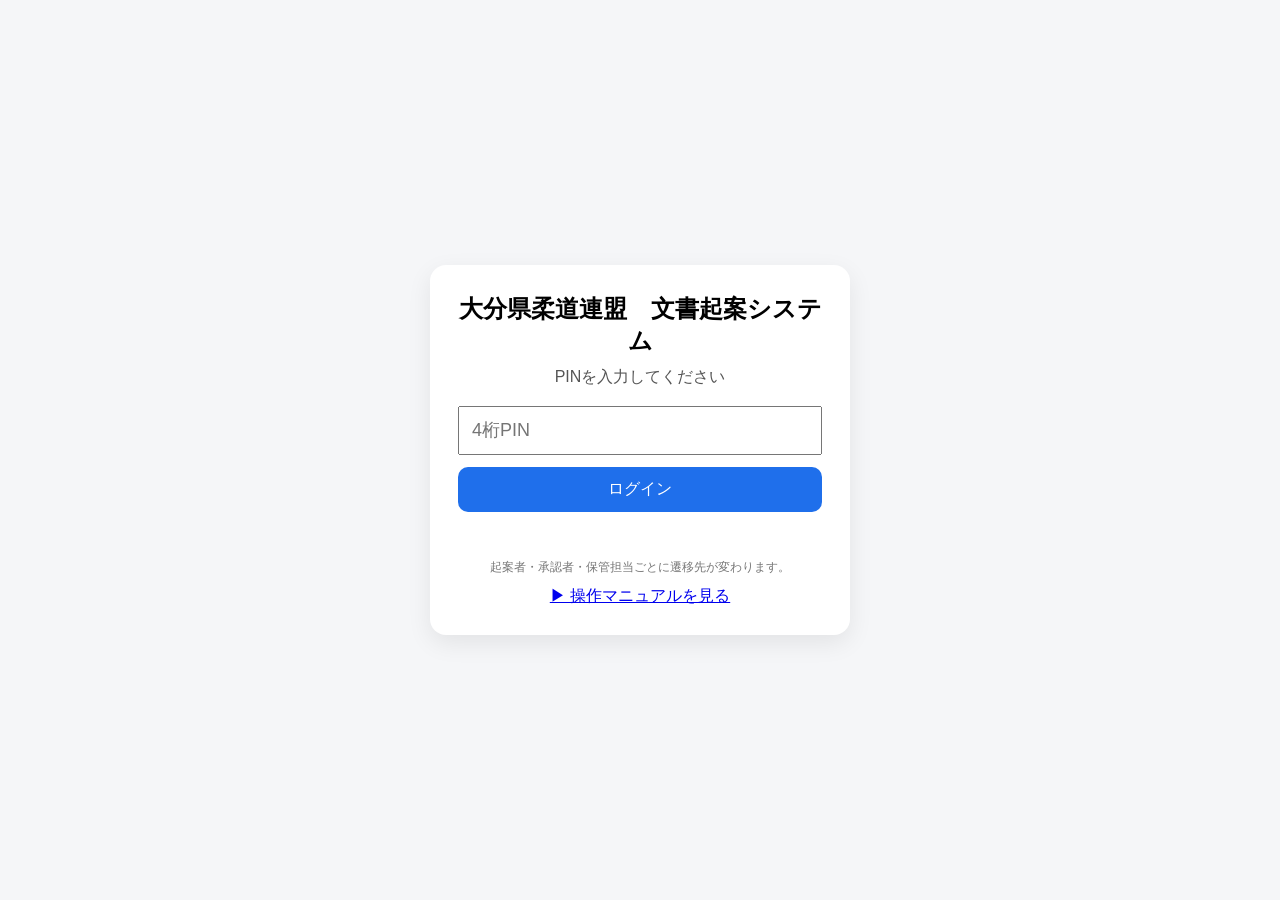
==== commit 7517bdb9: "Update index.html" ====
--- a/index.html
+++ b/index.html
@@ -4,6 +4,7 @@
   <meta charset="UTF-8">
   <meta name="viewport" content="width=device-width, initial-scale=1.0">
   <title>大分県柔道連盟　文書起案システム ログイン</title>
+
   <style>
     body{
       margin:0;
@@ -14,6 +15,7 @@
       align-items:center;
       justify-content:center;
     }
+
     .card{
       width:min(420px, 92vw);
       background:#fff;
@@ -23,14 +25,17 @@
       box-sizing:border-box;
       text-align:center;
     }
+
     h1{
       font-size:24px;
       margin:0 0 10px;
     }
+
     p{
       color:#555;
       margin:0 0 18px;
     }
+
     input{
       width:100%;
       box-sizing:border-box;
@@ -38,6 +43,7 @@
       font-size:18px;
       margin-bottom:12px;
     }
+
     button{
       width:100%;
       padding:12px;
@@ -48,20 +54,75 @@
       color:#fff;
       cursor:pointer;
     }
+
+    button:disabled{
+      background:#999;
+      cursor:not-allowed;
+    }
+
     .msg{
       margin-top:12px;
       min-height:1.5em;
       color:#c62828;
       font-size:14px;
     }
+
     .note{
       margin-top:14px;
       font-size:12px;
       color:#777;
     }
+
+    /* ===== ローディング ===== */
+    .loading-overlay {
+      position: fixed;
+      inset: 0;
+      background: rgba(255,255,255,0.75);
+      display: flex;
+      align-items: center;
+      justify-content: center;
+      z-index: 9999;
+    }
+
+    .loading-overlay.hidden {
+      display: none;
+    }
+
+    .loading-box {
+      background: #fff;
+      border-radius: 14px;
+      padding: 24px 32px;
+      box-shadow: 0 8px 24px rgba(0,0,0,.15);
+      text-align: center;
+      font-weight: bold;
+    }
+
+    .spinner {
+      width: 36px;
+      height: 36px;
+      border: 4px solid #ddd;
+      border-top: 4px solid #1f6feb;
+      border-radius: 50%;
+      animation: spin 0.8s linear infinite;
+      margin: 0 auto 12px;
+    }
+
+    @keyframes spin {
+      to { transform: rotate(360deg); }
+    }
   </style>
 </head>
+
 <body>
+
+  <!-- ローディング -->
+  <div id="loadingOverlay" class="loading-overlay hidden">
+    <div class="loading-box">
+      <div class="spinner"></div>
+      <div id="loadingText">処理中です...</div>
+    </div>
+  </div>
+
   <div class="card">
     <h1>大分県柔道連盟　文書起案システム</h1>
     <p>PINを入力してください</p>
@@ -71,13 +132,31 @@
     <div id="msg" class="msg"></div>
 
     <div class="note">起案者・承認者・保管担当ごとに遷移先が変わります。</div>
+    <div style="margin-top:10px;">
+  <a href="manual.html" target="_blank">▶ 操作マニュアルを見る</a>
+</div>
   </div>
 
   <script src="auth.js"></script>
+
   <script>
+    function showLoading(text = "処理中です...") {
+      const overlay = document.getElementById("loadingOverlay");
+      const label = document.getElementById("loadingText");
+      if (label) label.textContent = text;
+      if (overlay) overlay.classList.remove("hidden");
+    }
+
+    function hideLoading() {
+      const overlay = document.getElementById("loadingOverlay");
+      if (overlay) overlay.classList.add("hidden");
+    }
+
     async function doLogin() {
       const pin = document.getElementById("pin").value.trim();
       const msg = document.getElementById("msg");
+      const btn = document.getElementById("loginBtn");
+
       msg.textContent = "";
 
       if (!/^\d{4}$/.test(pin)) {
@@ -86,37 +165,46 @@
       }
 
       try {
+        showLoading("ログイン確認中です...");
+        btn.disabled = true;
+
         const user = await authLogin(pin);
 
         if (user.role === "drafter") {
-          location.href = "./起案者/index.html";
+          location.href = "./drafter/index.html";
           return;
         }
         if (user.role === "approverA" || user.role === "approverB") {
-          location.href = "./承認者/approve.html";
+          location.href = "./approver/index.html";
           return;
         }
         if (user.role === "admin") {
-          location.href = "./保管/approved.html";
+          location.href = "./archive/index.html";
           return;
         }
 
         msg.textContent = "遷移先が設定されていません。";
+
       } catch (err) {
         msg.textContent = err.message || "ログインに失敗しました。";
+      } finally {
+        hideLoading();
+        btn.disabled = false;
       }
     }
 
     document.getElementById("loginBtn").addEventListener("click", doLogin);
+
     document.getElementById("pin").addEventListener("keydown", (e) => {
       if (e.key === "Enter") doLogin();
     });
 
     // すでにログイン済みなら自動遷移
     const auth = getAuth();
-    if (auth?.role === "drafter") location.href = "./起案者/index.html";
-    if (auth?.role === "approverA" || auth?.role === "approverB") location.href = "./承認者/approve.html";
-    if (auth?.role === "admin") location.href = "./保管/approved.html";
+    if (auth?.role === "drafter") location.href = "./drafter/index.html";
+    if (auth?.role === "approverA" || auth?.role === "approverB") location.href = "./approver/index.html";
+    if (auth?.role === "admin") location.href = "./archive/index.html";
   </script>
+
 </body>
 </html>
